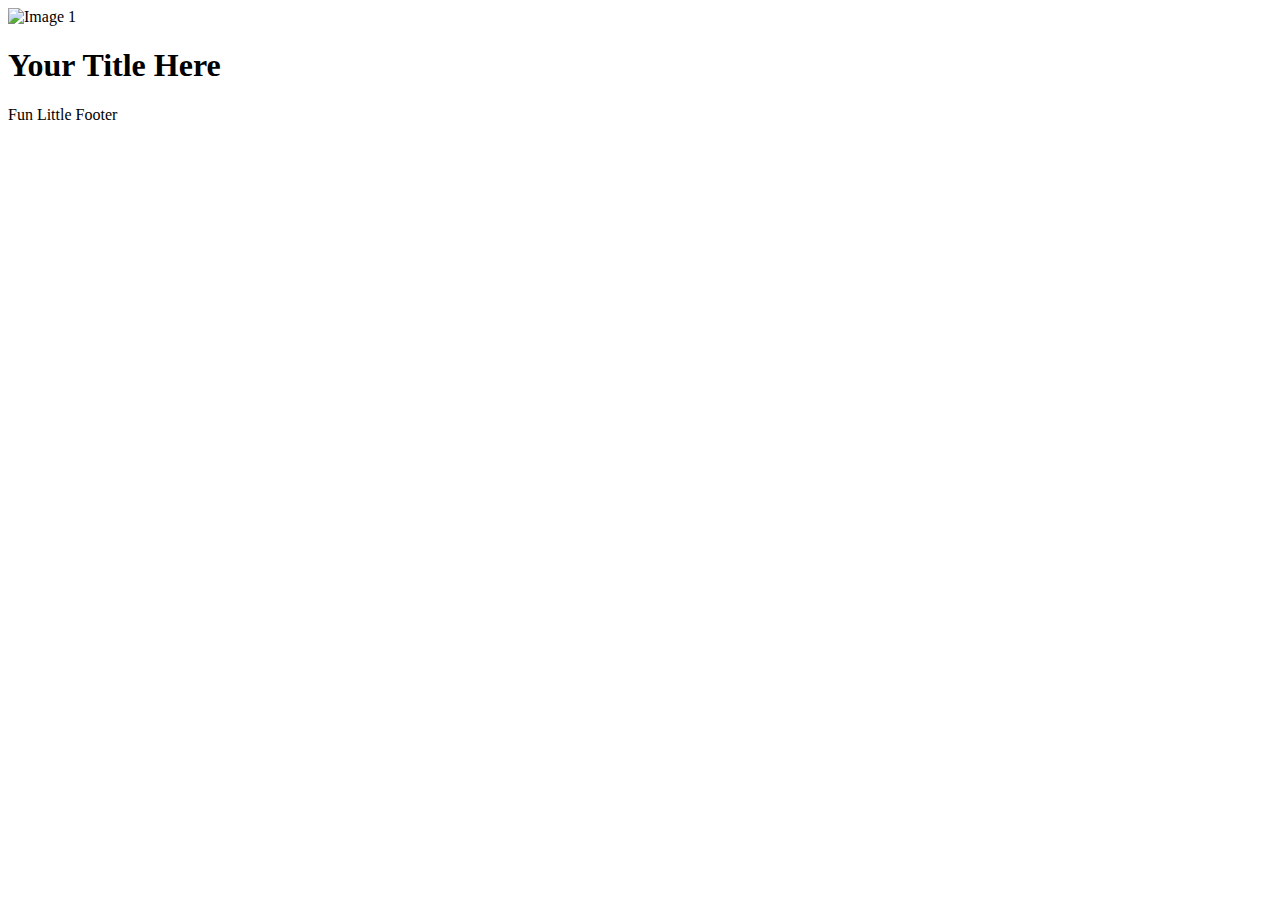
==== index.html @ 691da5a6 "feat: create index" ====
<!DOCTYPE html>
<html lang="en">

<head>
    <meta charset="UTF-8">
    <meta name="viewport" content="width=device-width, initial-scale=1.0">
    <title>Wasabinet</title>
</head>

<body class="bg-gray-200">
    <!-- Carousel -->
    <div class="relative">
        <div class="carousel">
            <img class="object-cover w-full h-64" src="path_to_your_image_1.jpg" alt="Image 1">
            <img class="object-cover w-full h-64" src="path_to_your_image_2.jpg" alt="Image 2">
            <!-- Add more images as needed -->
        </div>
        <div class="absolute top-0 left-0 w-full h-full flex items-center justify-center">
            <h1 class="text-4xl text-white">Your Title Here</h1>
        </div>
    </div>

    <!-- Bento Grid -->
    <div class="grid grid-cols-1 sm:grid-cols-2 md:grid-cols-3 gap-4 p-4">
        <div class="card bg-white p-4 rounded shadow">
            <!-- Card Content Here -->
        </div>
        <!-- Add more cards as needed -->
    </div>

    <!-- Footer -->
    <footer class="bg-blue-500 text-white text-center p-4">
        <p>Fun Little Footer</p>
        </div>
</body>
<script>
    let carouselImages = Array.from(document.querySelector('.carousel').children);
    let currentIndex = 0;

    function updateCarousel() {
        carouselImages.forEach((img, index) => {
            img.style.display = index === currentIndex ? 'block' : 'none';
        });

        currentIndex = (currentIndex + 1) % carouselImages.length;
    }

    setInterval(updateCarousel, 2000); // Change image every 2 seconds
    updateCarousel(); // Initial update
</script>
</html>
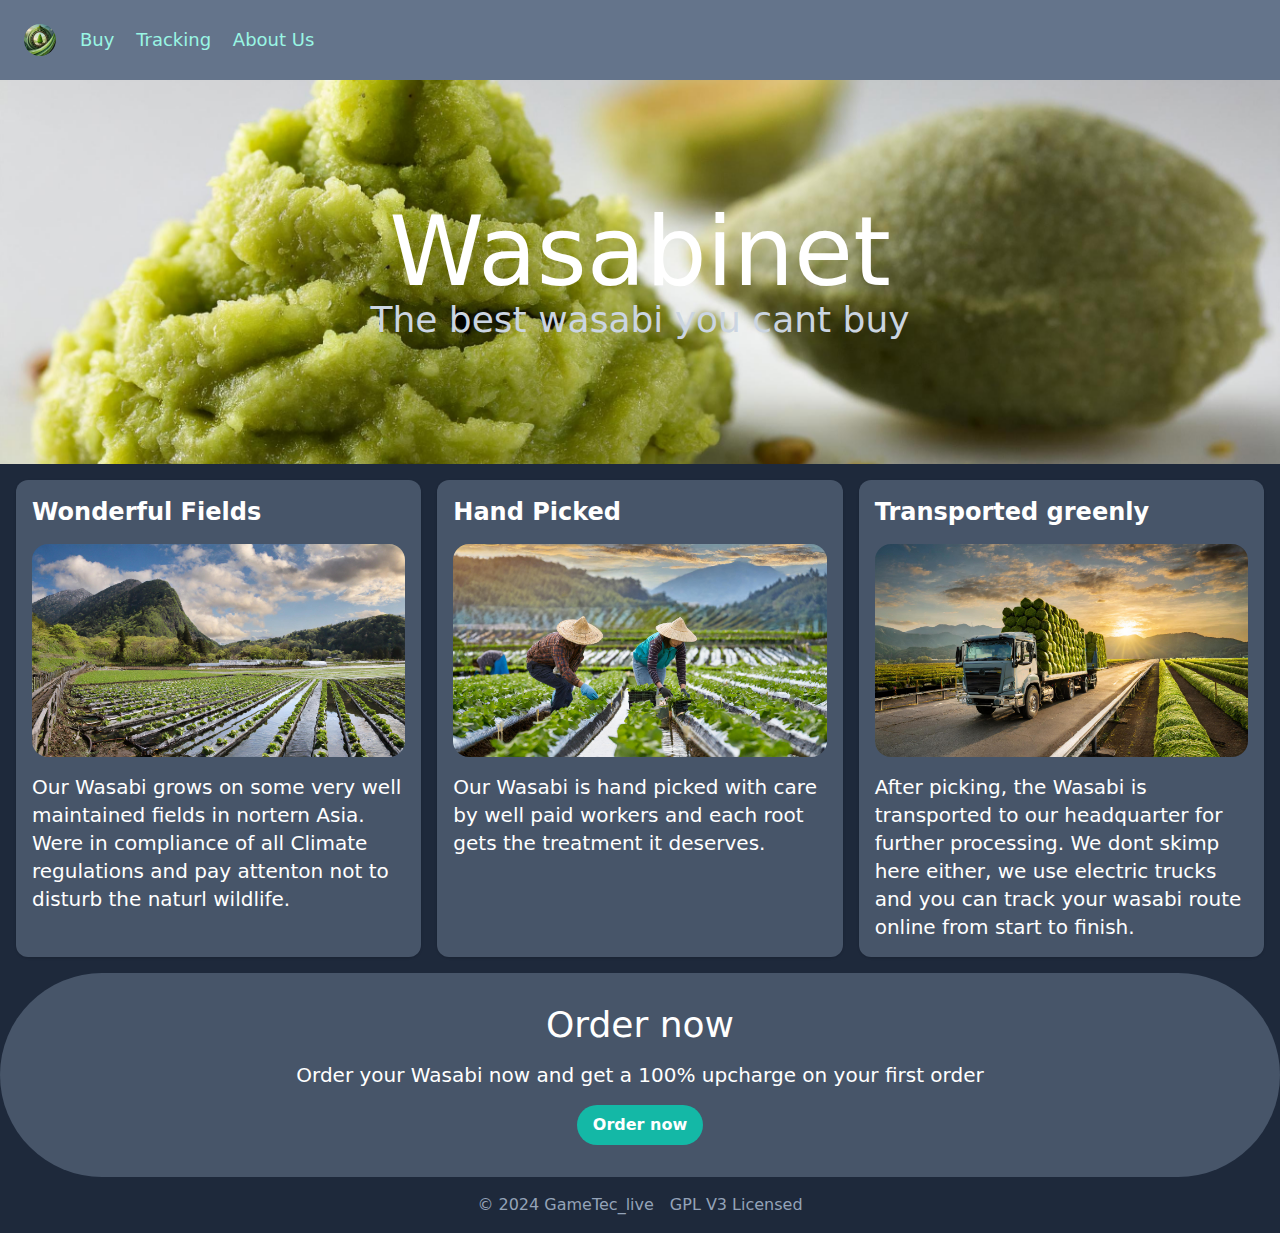
==== commit a7234803: "fix: image paths" ====
--- a/index.html
+++ b/index.html
@@ -5,47 +5,95 @@
     <meta charset="UTF-8">
     <meta name="viewport" content="width=device-width, initial-scale=1.0">
     <title>Wasabinet</title>
+    <link rel="stylesheet" href="style.css">
+    <link rel="icon" href="images/logo.jpg" type="image/x-icon">
 </head>
 
-<body class="bg-gray-200">
-    <!-- Carousel -->
+<body class="bg-slate-800 text-white">
+    <nav class="flex items-center justify-between flex-wrap bg-slate-500 p-6">
+        <div class="flex items-center flex-shrink-0 text-white mr-6">
+            <a href="/">
+                <img class="h-8 w-8 rounded-full" src="/images/logo.jpg" alt="Logo">
+            </a>
+        </div>
+        <div class="w-full block flex-grow lg:flex lg:items-center lg:w-auto">
+            <div class="text-lg lg:flex-grow">
+                <a href="buy.html" class="block mt-4 lg:inline-block lg:mt-0 text-teal-200 hover:text-white mr-4">
+                    Buy
+                </a>
+                <a href="track.html" class="block mt-4 lg:inline-block lg:mt-0 text-teal-200 hover:text-white mr-4">
+                    Tracking
+                </a>
+                <a href="about-us.html" class="block mt-4 lg:inline-block lg:mt-0 text-teal-200 hover:text-white">
+                    About Us
+                </a>
+            </div>
+        </div>
+    </nav>
     <div class="relative">
-        <div class="carousel">
-            <img class="object-cover w-full h-64" src="path_to_your_image_1.jpg" alt="Image 1">
-            <img class="object-cover w-full h-64" src="path_to_your_image_2.jpg" alt="Image 2">
-            <!-- Add more images as needed -->
+        <div class="carousel relative h-96">
+            <img class="transition duration-1000 opacity-0 absolute object-cover w-full h-full" src="images/wasabi1.jpg" alt="wasabi1">
+            <img class="transition duration-1000 opacity-0 absolute object-cover w-full h-full" src="images/wasabi2.jpg" alt="wasabi2">
+            <img class="transition duration-1000 opacity-0 absolute object-cover w-full h-full" src="images/wasabi3.jpg" alt="wasabi3">
+            <img class="transition duration-1000 opacity-0 absolute object-cover w-full h-full" src="images/wasabi4.jpg" alt="wasabi4">
         </div>
-        <div class="absolute top-0 left-0 w-full h-full flex items-center justify-center">
-            <h1 class="text-4xl text-white">Your Title Here</h1>
+        <div class="absolute top-0 left-0 w-full h-full flex flex-col items-center justify-center">
+            <h1 class="text-4xl md:text-8xl">Wasabinet</h1>
+            <h2 class="text-2xl text-slate-300 md:text-4xl">The best wasabi you cant buy</h2>
         </div>
     </div>
 
-    <!-- Bento Grid -->
     <div class="grid grid-cols-1 sm:grid-cols-2 md:grid-cols-3 gap-4 p-4">
-        <div class="card bg-white p-4 rounded shadow">
-            <!-- Card Content Here -->
+        <div class="card">
+            <h2 class="text-2xl font-bold text-white mb-4">Wonderful Fields</h2>
+            <img class="rounded-2xl mb-4" src="images/wasabi-field.jpg" alt="Image Description">
+            <p class="text-white text-xl">Our Wasabi grows on some very well maintained fields in nortern Asia. Were in compliance of all Climate regulations and pay attenton not to disturb the naturl wildlife.</p>
         </div>
-        <!-- Add more cards as needed -->
+        <div class="card">
+            <h2 class="text-2xl font-bold text-white mb-4">Hand Picked</h2>
+            <img class="rounded-2xl mb-4" src="images/wasabi-farmers.jpg" alt="Image Description">
+            <p class="text-white text-xl">Our Wasabi is hand picked with care by well paid workers and each root gets the treatment it deserves.</p>
+        </div>
+        <div class="card">
+            <h2 class="text-2xl font-bold text-white mb-4">Transported greenly</h2>
+            <img class="rounded-2xl mb-4" src="images/wasabi-truck.jpg" alt="Image Description">
+            <p class="text-white text-xl">After picking, the Wasabi is transported to our headquarter for further processing. We dont skimp here either, we use electric trucks and you can track your wasabi route online from start to finish.</p>
+        </div>
     </div>
 
-    <!-- Footer -->
-    <footer class="bg-blue-500 text-white text-center p-4">
-        <p>Fun Little Footer</p>
+    <div class="bg-slate-600 p-8 rounded-full">
+        <h2 class="text-4xl text-center text-white mb-4">Order now</h2>
+        <p class="text-center text-white text-xl">Order your Wasabi now and get a 100% upcharge on your first order</p>
+        <div class="flex justify-center mt-4">
+            <a href="buy" class="bg-teal-500 hover:bg-teal-700 text-white font-bold py-2 px-4 rounded-full">Order now</a>
         </div>
+    </div>
+
+    <footer class="text-center text-slate-400 py-4 flex justify-center px-8 space-x-4">
+        <p>© 2024 GameTec_live</p>
+        <a href="https://www.gnu.org/licenses/gpl-3.0.en.html" class="text-slate-400">GPL V3 Licensed</a>
+    </footer>
 </body>
+
 <script>
     let carouselImages = Array.from(document.querySelector('.carousel').children);
     let currentIndex = 0;
 
     function updateCarousel() {
         carouselImages.forEach((img, index) => {
-            img.style.display = index === currentIndex ? 'block' : 'none';
+            if (index === currentIndex) {
+                img.classList.remove('opacity-0');
+                img.classList.add('opacity-100');
+            } else {
+                img.classList.remove('opacity-100');
+                img.classList.add('opacity-0');
+            }
         });
 
         currentIndex = (currentIndex + 1) % carouselImages.length;
     }
 
-    setInterval(updateCarousel, 2000); // Change image every 2 seconds
+    setInterval(updateCarousel, 4000); // Change image every 4 seconds
     updateCarousel(); // Initial update
 </script>
 </html>--- a/style.css
+++ b/style.css
@@ -0,0 +1,2753 @@
+/*
+! tailwindcss v3.4.1 | MIT License | https://tailwindcss.com
+*/
+
+/*
+1. Prevent padding and border from affecting element width. (https://github.com/mozdevs/cssremedy/issues/4)
+2. Allow adding a border to an element by just adding a border-width. (https://github.com/tailwindcss/tailwindcss/pull/116)
+*/
+
+*,
+::before,
+::after {
+  box-sizing: border-box;
+  /* 1 */
+  border-width: 0;
+  /* 2 */
+  border-style: solid;
+  /* 2 */
+  border-color: #e5e7eb;
+  /* 2 */
+}
+
+::before,
+::after {
+  --tw-content: '';
+}
+
+/*
+1. Use a consistent sensible line-height in all browsers.
+2. Prevent adjustments of font size after orientation changes in iOS.
+3. Use a more readable tab size.
+4. Use the user's configured `sans` font-family by default.
+5. Use the user's configured `sans` font-feature-settings by default.
+6. Use the user's configured `sans` font-variation-settings by default.
+7. Disable tap highlights on iOS
+*/
+
+html,
+:host {
+  line-height: 1.5;
+  /* 1 */
+  -webkit-text-size-adjust: 100%;
+  /* 2 */
+  -moz-tab-size: 4;
+  /* 3 */
+  -o-tab-size: 4;
+     tab-size: 4;
+  /* 3 */
+  font-family: ui-sans-serif, system-ui, sans-serif, "Apple Color Emoji", "Segoe UI Emoji", "Segoe UI Symbol", "Noto Color Emoji";
+  /* 4 */
+  font-feature-settings: normal;
+  /* 5 */
+  font-variation-settings: normal;
+  /* 6 */
+  -webkit-tap-highlight-color: transparent;
+  /* 7 */
+}
+
+/*
+1. Remove the margin in all browsers.
+2. Inherit line-height from `html` so users can set them as a class directly on the `html` element.
+*/
+
+body {
+  margin: 0;
+  /* 1 */
+  line-height: inherit;
+  /* 2 */
+}
+
+/*
+1. Add the correct height in Firefox.
+2. Correct the inheritance of border color in Firefox. (https://bugzilla.mozilla.org/show_bug.cgi?id=190655)
+3. Ensure horizontal rules are visible by default.
+*/
+
+hr {
+  height: 0;
+  /* 1 */
+  color: inherit;
+  /* 2 */
+  border-top-width: 1px;
+  /* 3 */
+}
+
+/*
+Add the correct text decoration in Chrome, Edge, and Safari.
+*/
+
+abbr:where([title]) {
+  -webkit-text-decoration: underline dotted;
+          text-decoration: underline dotted;
+}
+
+/*
+Remove the default font size and weight for headings.
+*/
+
+h1,
+h2,
+h3,
+h4,
+h5,
+h6 {
+  font-size: inherit;
+  font-weight: inherit;
+}
+
+/*
+Reset links to optimize for opt-in styling instead of opt-out.
+*/
+
+a {
+  color: inherit;
+  text-decoration: inherit;
+}
+
+/*
+Add the correct font weight in Edge and Safari.
+*/
+
+b,
+strong {
+  font-weight: bolder;
+}
+
+/*
+1. Use the user's configured `mono` font-family by default.
+2. Use the user's configured `mono` font-feature-settings by default.
+3. Use the user's configured `mono` font-variation-settings by default.
+4. Correct the odd `em` font sizing in all browsers.
+*/
+
+code,
+kbd,
+samp,
+pre {
+  font-family: ui-monospace, SFMono-Regular, Menlo, Monaco, Consolas, "Liberation Mono", "Courier New", monospace;
+  /* 1 */
+  font-feature-settings: normal;
+  /* 2 */
+  font-variation-settings: normal;
+  /* 3 */
+  font-size: 1em;
+  /* 4 */
+}
+
+/*
+Add the correct font size in all browsers.
+*/
+
+small {
+  font-size: 80%;
+}
+
+/*
+Prevent `sub` and `sup` elements from affecting the line height in all browsers.
+*/
+
+sub,
+sup {
+  font-size: 75%;
+  line-height: 0;
+  position: relative;
+  vertical-align: baseline;
+}
+
+sub {
+  bottom: -0.25em;
+}
+
+sup {
+  top: -0.5em;
+}
+
+/*
+1. Remove text indentation from table contents in Chrome and Safari. (https://bugs.chromium.org/p/chromium/issues/detail?id=999088, https://bugs.webkit.org/show_bug.cgi?id=201297)
+2. Correct table border color inheritance in all Chrome and Safari. (https://bugs.chromium.org/p/chromium/issues/detail?id=935729, https://bugs.webkit.org/show_bug.cgi?id=195016)
+3. Remove gaps between table borders by default.
+*/
+
+table {
+  text-indent: 0;
+  /* 1 */
+  border-color: inherit;
+  /* 2 */
+  border-collapse: collapse;
+  /* 3 */
+}
+
+/*
+1. Change the font styles in all browsers.
+2. Remove the margin in Firefox and Safari.
+3. Remove default padding in all browsers.
+*/
+
+button,
+input,
+optgroup,
+select,
+textarea {
+  font-family: inherit;
+  /* 1 */
+  font-feature-settings: inherit;
+  /* 1 */
+  font-variation-settings: inherit;
+  /* 1 */
+  font-size: 100%;
+  /* 1 */
+  font-weight: inherit;
+  /* 1 */
+  line-height: inherit;
+  /* 1 */
+  color: inherit;
+  /* 1 */
+  margin: 0;
+  /* 2 */
+  padding: 0;
+  /* 3 */
+}
+
+/*
+Remove the inheritance of text transform in Edge and Firefox.
+*/
+
+button,
+select {
+  text-transform: none;
+}
+
+/*
+1. Correct the inability to style clickable types in iOS and Safari.
+2. Remove default button styles.
+*/
+
+button,
+[type='button'],
+[type='reset'],
+[type='submit'] {
+  -webkit-appearance: button;
+  /* 1 */
+  background-color: transparent;
+  /* 2 */
+  background-image: none;
+  /* 2 */
+}
+
+/*
+Use the modern Firefox focus style for all focusable elements.
+*/
+
+:-moz-focusring {
+  outline: auto;
+}
+
+/*
+Remove the additional `:invalid` styles in Firefox. (https://github.com/mozilla/gecko-dev/blob/2f9eacd9d3d995c937b4251a5557d95d494c9be1/layout/style/res/forms.css#L728-L737)
+*/
+
+:-moz-ui-invalid {
+  box-shadow: none;
+}
+
+/*
+Add the correct vertical alignment in Chrome and Firefox.
+*/
+
+progress {
+  vertical-align: baseline;
+}
+
+/*
+Correct the cursor style of increment and decrement buttons in Safari.
+*/
+
+::-webkit-inner-spin-button,
+::-webkit-outer-spin-button {
+  height: auto;
+}
+
+/*
+1. Correct the odd appearance in Chrome and Safari.
+2. Correct the outline style in Safari.
+*/
+
+[type='search'] {
+  -webkit-appearance: textfield;
+  /* 1 */
+  outline-offset: -2px;
+  /* 2 */
+}
+
+/*
+Remove the inner padding in Chrome and Safari on macOS.
+*/
+
+::-webkit-search-decoration {
+  -webkit-appearance: none;
+}
+
+/*
+1. Correct the inability to style clickable types in iOS and Safari.
+2. Change font properties to `inherit` in Safari.
+*/
+
+::-webkit-file-upload-button {
+  -webkit-appearance: button;
+  /* 1 */
+  font: inherit;
+  /* 2 */
+}
+
+/*
+Add the correct display in Chrome and Safari.
+*/
+
+summary {
+  display: list-item;
+}
+
+/*
+Removes the default spacing and border for appropriate elements.
+*/
+
+blockquote,
+dl,
+dd,
+h1,
+h2,
+h3,
+h4,
+h5,
+h6,
+hr,
+figure,
+p,
+pre {
+  margin: 0;
+}
+
+fieldset {
+  margin: 0;
+  padding: 0;
+}
+
+legend {
+  padding: 0;
+}
+
+ol,
+ul,
+menu {
+  list-style: none;
+  margin: 0;
+  padding: 0;
+}
+
+/*
+Reset default styling for dialogs.
+*/
+
+dialog {
+  padding: 0;
+}
+
+/*
+Prevent resizing textareas horizontally by default.
+*/
+
+textarea {
+  resize: vertical;
+}
+
+/*
+1. Reset the default placeholder opacity in Firefox. (https://github.com/tailwindlabs/tailwindcss/issues/3300)
+2. Set the default placeholder color to the user's configured gray 400 color.
+*/
+
+input::-moz-placeholder, textarea::-moz-placeholder {
+  opacity: 1;
+  /* 1 */
+  color: #9ca3af;
+  /* 2 */
+}
+
+input::placeholder,
+textarea::placeholder {
+  opacity: 1;
+  /* 1 */
+  color: #9ca3af;
+  /* 2 */
+}
+
+/*
+Set the default cursor for buttons.
+*/
+
+button,
+[role="button"] {
+  cursor: pointer;
+}
+
+/*
+Make sure disabled buttons don't get the pointer cursor.
+*/
+
+:disabled {
+  cursor: default;
+}
+
+/*
+1. Make replaced elements `display: block` by default. (https://github.com/mozdevs/cssremedy/issues/14)
+2. Add `vertical-align: middle` to align replaced elements more sensibly by default. (https://github.com/jensimmons/cssremedy/issues/14#issuecomment-634934210)
+   This can trigger a poorly considered lint error in some tools but is included by design.
+*/
+
+img,
+svg,
+video,
+canvas,
+audio,
+iframe,
+embed,
+object {
+  display: block;
+  /* 1 */
+  vertical-align: middle;
+  /* 2 */
+}
+
+/*
+Constrain images and videos to the parent width and preserve their intrinsic aspect ratio. (https://github.com/mozdevs/cssremedy/issues/14)
+*/
+
+img,
+video {
+  max-width: 100%;
+  height: auto;
+}
+
+/* Make elements with the HTML hidden attribute stay hidden by default */
+
+[hidden] {
+  display: none;
+}
+
+*, ::before, ::after {
+  --tw-border-spacing-x: 0;
+  --tw-border-spacing-y: 0;
+  --tw-translate-x: 0;
+  --tw-translate-y: 0;
+  --tw-rotate: 0;
+  --tw-skew-x: 0;
+  --tw-skew-y: 0;
+  --tw-scale-x: 1;
+  --tw-scale-y: 1;
+  --tw-pan-x:  ;
+  --tw-pan-y:  ;
+  --tw-pinch-zoom:  ;
+  --tw-scroll-snap-strictness: proximity;
+  --tw-gradient-from-position:  ;
+  --tw-gradient-via-position:  ;
+  --tw-gradient-to-position:  ;
+  --tw-ordinal:  ;
+  --tw-slashed-zero:  ;
+  --tw-numeric-figure:  ;
+  --tw-numeric-spacing:  ;
+  --tw-numeric-fraction:  ;
+  --tw-ring-inset:  ;
+  --tw-ring-offset-width: 0px;
+  --tw-ring-offset-color: #fff;
+  --tw-ring-color: rgb(59 130 246 / 0.5);
+  --tw-ring-offset-shadow: 0 0 #0000;
+  --tw-ring-shadow: 0 0 #0000;
+  --tw-shadow: 0 0 #0000;
+  --tw-shadow-colored: 0 0 #0000;
+  --tw-blur:  ;
+  --tw-brightness:  ;
+  --tw-contrast:  ;
+  --tw-grayscale:  ;
+  --tw-hue-rotate:  ;
+  --tw-invert:  ;
+  --tw-saturate:  ;
+  --tw-sepia:  ;
+  --tw-drop-shadow:  ;
+  --tw-backdrop-blur:  ;
+  --tw-backdrop-brightness:  ;
+  --tw-backdrop-contrast:  ;
+  --tw-backdrop-grayscale:  ;
+  --tw-backdrop-hue-rotate:  ;
+  --tw-backdrop-invert:  ;
+  --tw-backdrop-opacity:  ;
+  --tw-backdrop-saturate:  ;
+  --tw-backdrop-sepia:  ;
+}
+
+::backdrop {
+  --tw-border-spacing-x: 0;
+  --tw-border-spacing-y: 0;
+  --tw-translate-x: 0;
+  --tw-translate-y: 0;
+  --tw-rotate: 0;
+  --tw-skew-x: 0;
+  --tw-skew-y: 0;
+  --tw-scale-x: 1;
+  --tw-scale-y: 1;
+  --tw-pan-x:  ;
+  --tw-pan-y:  ;
+  --tw-pinch-zoom:  ;
+  --tw-scroll-snap-strictness: proximity;
+  --tw-gradient-from-position:  ;
+  --tw-gradient-via-position:  ;
+  --tw-gradient-to-position:  ;
+  --tw-ordinal:  ;
+  --tw-slashed-zero:  ;
+  --tw-numeric-figure:  ;
+  --tw-numeric-spacing:  ;
+  --tw-numeric-fraction:  ;
+  --tw-ring-inset:  ;
+  --tw-ring-offset-width: 0px;
+  --tw-ring-offset-color: #fff;
+  --tw-ring-color: rgb(59 130 246 / 0.5);
+  --tw-ring-offset-shadow: 0 0 #0000;
+  --tw-ring-shadow: 0 0 #0000;
+  --tw-shadow: 0 0 #0000;
+  --tw-shadow-colored: 0 0 #0000;
+  --tw-blur:  ;
+  --tw-brightness:  ;
+  --tw-contrast:  ;
+  --tw-grayscale:  ;
+  --tw-hue-rotate:  ;
+  --tw-invert:  ;
+  --tw-saturate:  ;
+  --tw-sepia:  ;
+  --tw-drop-shadow:  ;
+  --tw-backdrop-blur:  ;
+  --tw-backdrop-brightness:  ;
+  --tw-backdrop-contrast:  ;
+  --tw-backdrop-grayscale:  ;
+  --tw-backdrop-hue-rotate:  ;
+  --tw-backdrop-invert:  ;
+  --tw-backdrop-opacity:  ;
+  --tw-backdrop-saturate:  ;
+  --tw-backdrop-sepia:  ;
+}
+
+.container {
+  width: 100%;
+}
+
+@media (min-width: 640px) {
+  .container {
+    max-width: 640px;
+  }
+}
+
+@media (min-width: 768px) {
+  .container {
+    max-width: 768px;
+  }
+}
+
+@media (min-width: 1024px) {
+  .container {
+    max-width: 1024px;
+  }
+}
+
+@media (min-width: 1280px) {
+  .container {
+    max-width: 1280px;
+  }
+}
+
+@media (min-width: 1536px) {
+  .container {
+    max-width: 1536px;
+  }
+}
+
+.card {
+  border-radius: 0.75rem;
+  --tw-bg-opacity: 1;
+  background-color: rgb(71 85 105 / var(--tw-bg-opacity));
+  padding: 1rem;
+  --tw-shadow: 0 1px 3px 0 rgb(0 0 0 / 0.1), 0 1px 2px -1px rgb(0 0 0 / 0.1);
+  --tw-shadow-colored: 0 1px 3px 0 var(--tw-shadow-color), 0 1px 2px -1px var(--tw-shadow-color);
+  box-shadow: var(--tw-ring-offset-shadow, 0 0 #0000), var(--tw-ring-shadow, 0 0 #0000), var(--tw-shadow);
+}
+
+.sr-only {
+  position: absolute;
+  width: 1px;
+  height: 1px;
+  padding: 0;
+  margin: -1px;
+  overflow: hidden;
+  clip: rect(0, 0, 0, 0);
+  white-space: nowrap;
+  border-width: 0;
+}
+
+.not-sr-only {
+  position: static;
+  width: auto;
+  height: auto;
+  padding: 0;
+  margin: 0;
+  overflow: visible;
+  clip: auto;
+  white-space: normal;
+}
+
+.pointer-events-none {
+  pointer-events: none;
+}
+
+.pointer-events-auto {
+  pointer-events: auto;
+}
+
+.\!visible {
+  visibility: visible !important;
+}
+
+.visible {
+  visibility: visible;
+}
+
+.invisible {
+  visibility: hidden;
+}
+
+.collapse {
+  visibility: collapse;
+}
+
+.static {
+  position: static;
+}
+
+.fixed {
+  position: fixed;
+}
+
+.absolute {
+  position: absolute;
+}
+
+.relative {
+  position: relative;
+}
+
+.sticky {
+  position: sticky;
+}
+
+.-inset-1 {
+  inset: -0.25rem;
+}
+
+.inset-0 {
+  inset: 0px;
+}
+
+.end-1 {
+  inset-inline-end: 0.25rem;
+}
+
+.left-0 {
+  left: 0px;
+}
+
+.top-0 {
+  top: 0px;
+}
+
+.isolate {
+  isolation: isolate;
+}
+
+.isolation-auto {
+  isolation: auto;
+}
+
+.row-span-3 {
+  grid-row: span 3 / span 3;
+}
+
+.float-start {
+  float: inline-start;
+}
+
+.float-end {
+  float: inline-end;
+}
+
+.float-right {
+  float: right;
+}
+
+.float-left {
+  float: left;
+}
+
+.float-none {
+  float: none;
+}
+
+.clear-start {
+  clear: inline-start;
+}
+
+.clear-end {
+  clear: inline-end;
+}
+
+.clear-left {
+  clear: left;
+}
+
+.clear-right {
+  clear: right;
+}
+
+.clear-both {
+  clear: both;
+}
+
+.clear-none {
+  clear: none;
+}
+
+.m-16 {
+  margin: 4rem;
+}
+
+.m-8 {
+  margin: 2rem;
+}
+
+.mb-4 {
+  margin-bottom: 1rem;
+}
+
+.mr-4 {
+  margin-right: 1rem;
+}
+
+.mr-6 {
+  margin-right: 1.5rem;
+}
+
+.mt-2 {
+  margin-top: 0.5rem;
+}
+
+.mt-4 {
+  margin-top: 1rem;
+}
+
+.mb-8 {
+  margin-bottom: 2rem;
+}
+
+.box-border {
+  box-sizing: border-box;
+}
+
+.box-content {
+  box-sizing: content-box;
+}
+
+.line-clamp-none {
+  overflow: visible;
+  display: block;
+  -webkit-box-orient: horizontal;
+  -webkit-line-clamp: none;
+}
+
+.block {
+  display: block;
+}
+
+.inline-block {
+  display: inline-block;
+}
+
+.inline {
+  display: inline;
+}
+
+.flex {
+  display: flex;
+}
+
+.inline-flex {
+  display: inline-flex;
+}
+
+.table {
+  display: table;
+}
+
+.inline-table {
+  display: inline-table;
+}
+
+.table-caption {
+  display: table-caption;
+}
+
+.table-cell {
+  display: table-cell;
+}
+
+.table-column {
+  display: table-column;
+}
+
+.table-column-group {
+  display: table-column-group;
+}
+
+.table-footer-group {
+  display: table-footer-group;
+}
+
+.table-header-group {
+  display: table-header-group;
+}
+
+.table-row-group {
+  display: table-row-group;
+}
+
+.table-row {
+  display: table-row;
+}
+
+.flow-root {
+  display: flow-root;
+}
+
+.grid {
+  display: grid;
+}
+
+.inline-grid {
+  display: inline-grid;
+}
+
+.\!contents {
+  display: contents !important;
+}
+
+.contents {
+  display: contents;
+}
+
+.list-item {
+  display: list-item;
+}
+
+.hidden {
+  display: none;
+}
+
+.h-8 {
+  height: 2rem;
+}
+
+.h-96 {
+  height: 24rem;
+}
+
+.h-full {
+  height: 100%;
+}
+
+.h-60 {
+  height: 15rem;
+}
+
+.h-64 {
+  height: 16rem;
+}
+
+.w-8 {
+  width: 2rem;
+}
+
+.w-\[this-is\\\\\] {
+  width: this-is\\;
+}
+
+.w-\[this-is\] {
+  width: this-is;
+}
+
+.w-\[weird-and-invalid\] {
+  width: weird-and-invalid;
+}
+
+.w-full {
+  width: 100%;
+}
+
+.flex-shrink {
+  flex-shrink: 1;
+}
+
+.flex-shrink-0 {
+  flex-shrink: 0;
+}
+
+.shrink {
+  flex-shrink: 1;
+}
+
+.flex-grow {
+  flex-grow: 1;
+}
+
+.grow {
+  flex-grow: 1;
+}
+
+.table-auto {
+  table-layout: auto;
+}
+
+.table-fixed {
+  table-layout: fixed;
+}
+
+.caption-top {
+  caption-side: top;
+}
+
+.caption-bottom {
+  caption-side: bottom;
+}
+
+.border-collapse {
+  border-collapse: collapse;
+}
+
+.border-separate {
+  border-collapse: separate;
+}
+
+.\!transform {
+  transform: translate(var(--tw-translate-x), var(--tw-translate-y)) rotate(var(--tw-rotate)) skewX(var(--tw-skew-x)) skewY(var(--tw-skew-y)) scaleX(var(--tw-scale-x)) scaleY(var(--tw-scale-y)) !important;
+}
+
+.transform {
+  transform: translate(var(--tw-translate-x), var(--tw-translate-y)) rotate(var(--tw-rotate)) skewX(var(--tw-skew-x)) skewY(var(--tw-skew-y)) scaleX(var(--tw-scale-x)) scaleY(var(--tw-scale-y));
+}
+
+.transform-cpu {
+  transform: translate(var(--tw-translate-x), var(--tw-translate-y)) rotate(var(--tw-rotate)) skewX(var(--tw-skew-x)) skewY(var(--tw-skew-y)) scaleX(var(--tw-scale-x)) scaleY(var(--tw-scale-y));
+}
+
+.transform-gpu {
+  transform: translate3d(var(--tw-translate-x), var(--tw-translate-y), 0) rotate(var(--tw-rotate)) skewX(var(--tw-skew-x)) skewY(var(--tw-skew-y)) scaleX(var(--tw-scale-x)) scaleY(var(--tw-scale-y));
+}
+
+.transform-none {
+  transform: none;
+}
+
+.touch-auto {
+  touch-action: auto;
+}
+
+.touch-none {
+  touch-action: none;
+}
+
+.touch-pan-x {
+  --tw-pan-x: pan-x;
+  touch-action: var(--tw-pan-x) var(--tw-pan-y) var(--tw-pinch-zoom);
+}
+
+.touch-pan-left {
+  --tw-pan-x: pan-left;
+  touch-action: var(--tw-pan-x) var(--tw-pan-y) var(--tw-pinch-zoom);
+}
+
+.touch-pan-right {
+  --tw-pan-x: pan-right;
+  touch-action: var(--tw-pan-x) var(--tw-pan-y) var(--tw-pinch-zoom);
+}
+
+.touch-pan-y {
+  --tw-pan-y: pan-y;
+  touch-action: var(--tw-pan-x) var(--tw-pan-y) var(--tw-pinch-zoom);
+}
+
+.touch-pan-up {
+  --tw-pan-y: pan-up;
+  touch-action: var(--tw-pan-x) var(--tw-pan-y) var(--tw-pinch-zoom);
+}
+
+.touch-pan-down {
+  --tw-pan-y: pan-down;
+  touch-action: var(--tw-pan-x) var(--tw-pan-y) var(--tw-pinch-zoom);
+}
+
+.touch-pinch-zoom {
+  --tw-pinch-zoom: pinch-zoom;
+  touch-action: var(--tw-pan-x) var(--tw-pan-y) var(--tw-pinch-zoom);
+}
+
+.touch-manipulation {
+  touch-action: manipulation;
+}
+
+.select-none {
+  -webkit-user-select: none;
+     -moz-user-select: none;
+          user-select: none;
+}
+
+.select-text {
+  -webkit-user-select: text;
+     -moz-user-select: text;
+          user-select: text;
+}
+
+.select-all {
+  -webkit-user-select: all;
+     -moz-user-select: all;
+          user-select: all;
+}
+
+.select-auto {
+  -webkit-user-select: auto;
+     -moz-user-select: auto;
+          user-select: auto;
+}
+
+.resize-none {
+  resize: none;
+}
+
+.resize-y {
+  resize: vertical;
+}
+
+.resize-x {
+  resize: horizontal;
+}
+
+.resize {
+  resize: both;
+}
+
+.snap-none {
+  scroll-snap-type: none;
+}
+
+.snap-x {
+  scroll-snap-type: x var(--tw-scroll-snap-strictness);
+}
+
+.snap-y {
+  scroll-snap-type: y var(--tw-scroll-snap-strictness);
+}
+
+.snap-both {
+  scroll-snap-type: both var(--tw-scroll-snap-strictness);
+}
+
+.snap-mandatory {
+  --tw-scroll-snap-strictness: mandatory;
+}
+
+.snap-proximity {
+  --tw-scroll-snap-strictness: proximity;
+}
+
+.snap-start {
+  scroll-snap-align: start;
+}
+
+.snap-end {
+  scroll-snap-align: end;
+}
+
+.snap-center {
+  scroll-snap-align: center;
+}
+
+.snap-align-none {
+  scroll-snap-align: none;
+}
+
+.snap-normal {
+  scroll-snap-stop: normal;
+}
+
+.snap-always {
+  scroll-snap-stop: always;
+}
+
+.list-inside {
+  list-style-position: inside;
+}
+
+.list-outside {
+  list-style-position: outside;
+}
+
+.appearance-none {
+  -webkit-appearance: none;
+     -moz-appearance: none;
+          appearance: none;
+}
+
+.appearance-auto {
+  -webkit-appearance: auto;
+     -moz-appearance: auto;
+          appearance: auto;
+}
+
+.break-before-auto {
+  -moz-column-break-before: auto;
+       break-before: auto;
+}
+
+.break-before-avoid {
+  -moz-column-break-before: avoid;
+       break-before: avoid;
+}
+
+.break-before-all {
+  -moz-column-break-before: all;
+       break-before: all;
+}
+
+.break-before-avoid-page {
+  -moz-column-break-before: avoid;
+       break-before: avoid-page;
+}
+
+.break-before-page {
+  -moz-column-break-before: page;
+       break-before: page;
+}
+
+.break-before-left {
+  -moz-column-break-before: left;
+       break-before: left;
+}
+
+.break-before-right {
+  -moz-column-break-before: right;
+       break-before: right;
+}
+
+.break-before-column {
+  -moz-column-break-before: column;
+       break-before: column;
+}
+
+.break-inside-auto {
+  -moz-column-break-inside: auto;
+       break-inside: auto;
+}
+
+.break-inside-avoid {
+  -moz-column-break-inside: avoid;
+       break-inside: avoid;
+}
+
+.break-inside-avoid-page {
+  break-inside: avoid-page;
+}
+
+.break-inside-avoid-column {
+  -moz-column-break-inside: avoid;
+       break-inside: avoid-column;
+}
+
+.break-after-auto {
+  -moz-column-break-after: auto;
+       break-after: auto;
+}
+
+.break-after-avoid {
+  -moz-column-break-after: avoid;
+       break-after: avoid;
+}
+
+.break-after-all {
+  -moz-column-break-after: all;
+       break-after: all;
+}
+
+.break-after-avoid-page {
+  -moz-column-break-after: avoid;
+       break-after: avoid-page;
+}
+
+.break-after-page {
+  -moz-column-break-after: page;
+       break-after: page;
+}
+
+.break-after-left {
+  -moz-column-break-after: left;
+       break-after: left;
+}
+
+.break-after-right {
+  -moz-column-break-after: right;
+       break-after: right;
+}
+
+.break-after-column {
+  -moz-column-break-after: column;
+       break-after: column;
+}
+
+.grid-flow-row {
+  grid-auto-flow: row;
+}
+
+.grid-flow-col {
+  grid-auto-flow: column;
+}
+
+.grid-flow-dense {
+  grid-auto-flow: dense;
+}
+
+.grid-flow-row-dense {
+  grid-auto-flow: row dense;
+}
+
+.grid-flow-col-dense {
+  grid-auto-flow: column dense;
+}
+
+.grid-cols-1 {
+  grid-template-columns: repeat(1, minmax(0, 1fr));
+}
+
+.flex-row {
+  flex-direction: row;
+}
+
+.flex-row-reverse {
+  flex-direction: row-reverse;
+}
+
+.flex-col {
+  flex-direction: column;
+}
+
+.flex-col-reverse {
+  flex-direction: column-reverse;
+}
+
+.flex-wrap {
+  flex-wrap: wrap;
+}
+
+.flex-wrap-reverse {
+  flex-wrap: wrap-reverse;
+}
+
+.flex-nowrap {
+  flex-wrap: nowrap;
+}
+
+.place-content-center {
+  place-content: center;
+}
+
+.place-content-start {
+  place-content: start;
+}
+
+.place-content-end {
+  place-content: end;
+}
+
+.place-content-between {
+  place-content: space-between;
+}
+
+.place-content-around {
+  place-content: space-around;
+}
+
+.place-content-evenly {
+  place-content: space-evenly;
+}
+
+.place-content-baseline {
+  place-content: baseline;
+}
+
+.place-content-stretch {
+  place-content: stretch;
+}
+
+.place-items-start {
+  place-items: start;
+}
+
+.place-items-end {
+  place-items: end;
+}
+
+.place-items-center {
+  place-items: center;
+}
+
+.place-items-baseline {
+  place-items: baseline;
+}
+
+.place-items-stretch {
+  place-items: stretch;
+}
+
+.content-normal {
+  align-content: normal;
+}
+
+.content-center {
+  align-content: center;
+}
+
+.content-start {
+  align-content: flex-start;
+}
+
+.content-end {
+  align-content: flex-end;
+}
+
+.content-between {
+  align-content: space-between;
+}
+
+.content-around {
+  align-content: space-around;
+}
+
+.content-evenly {
+  align-content: space-evenly;
+}
+
+.content-baseline {
+  align-content: baseline;
+}
+
+.content-stretch {
+  align-content: stretch;
+}
+
+.items-start {
+  align-items: flex-start;
+}
+
+.items-end {
+  align-items: flex-end;
+}
+
+.items-center {
+  align-items: center;
+}
+
+.items-baseline {
+  align-items: baseline;
+}
+
+.items-stretch {
+  align-items: stretch;
+}
+
+.justify-normal {
+  justify-content: normal;
+}
+
+.justify-start {
+  justify-content: flex-start;
+}
+
+.justify-end {
+  justify-content: flex-end;
+}
+
+.justify-center {
+  justify-content: center;
+}
+
+.justify-between {
+  justify-content: space-between;
+}
+
+.justify-around {
+  justify-content: space-around;
+}
+
+.justify-evenly {
+  justify-content: space-evenly;
+}
+
+.justify-stretch {
+  justify-content: stretch;
+}
+
+.justify-items-start {
+  justify-items: start;
+}
+
+.justify-items-end {
+  justify-items: end;
+}
+
+.justify-items-center {
+  justify-items: center;
+}
+
+.justify-items-stretch {
+  justify-items: stretch;
+}
+
+.gap-4 {
+  gap: 1rem;
+}
+
+.space-x-2 > :not([hidden]) ~ :not([hidden]) {
+  --tw-space-x-reverse: 0;
+  margin-right: calc(0.5rem * var(--tw-space-x-reverse));
+  margin-left: calc(0.5rem * calc(1 - var(--tw-space-x-reverse)));
+}
+
+.space-x-4 > :not([hidden]) ~ :not([hidden]) {
+  --tw-space-x-reverse: 0;
+  margin-right: calc(1rem * var(--tw-space-x-reverse));
+  margin-left: calc(1rem * calc(1 - var(--tw-space-x-reverse)));
+}
+
+.space-y-reverse > :not([hidden]) ~ :not([hidden]) {
+  --tw-space-y-reverse: 1;
+}
+
+.space-x-reverse > :not([hidden]) ~ :not([hidden]) {
+  --tw-space-x-reverse: 1;
+}
+
+.divide-x > :not([hidden]) ~ :not([hidden]) {
+  --tw-divide-x-reverse: 0;
+  border-right-width: calc(1px * var(--tw-divide-x-reverse));
+  border-left-width: calc(1px * calc(1 - var(--tw-divide-x-reverse)));
+}
+
+.divide-y > :not([hidden]) ~ :not([hidden]) {
+  --tw-divide-y-reverse: 0;
+  border-top-width: calc(1px * calc(1 - var(--tw-divide-y-reverse)));
+  border-bottom-width: calc(1px * var(--tw-divide-y-reverse));
+}
+
+.divide-y-reverse > :not([hidden]) ~ :not([hidden]) {
+  --tw-divide-y-reverse: 1;
+}
+
+.divide-x-reverse > :not([hidden]) ~ :not([hidden]) {
+  --tw-divide-x-reverse: 1;
+}
+
+.divide-solid > :not([hidden]) ~ :not([hidden]) {
+  border-style: solid;
+}
+
+.divide-dashed > :not([hidden]) ~ :not([hidden]) {
+  border-style: dashed;
+}
+
+.divide-dotted > :not([hidden]) ~ :not([hidden]) {
+  border-style: dotted;
+}
+
+.divide-double > :not([hidden]) ~ :not([hidden]) {
+  border-style: double;
+}
+
+.divide-none > :not([hidden]) ~ :not([hidden]) {
+  border-style: none;
+}
+
+.place-self-auto {
+  place-self: auto;
+}
+
+.place-self-start {
+  place-self: start;
+}
+
+.place-self-end {
+  place-self: end;
+}
+
+.place-self-center {
+  place-self: center;
+}
+
+.place-self-stretch {
+  place-self: stretch;
+}
+
+.self-auto {
+  align-self: auto;
+}
+
+.self-start {
+  align-self: flex-start;
+}
+
+.self-end {
+  align-self: flex-end;
+}
+
+.self-center {
+  align-self: center;
+}
+
+.self-stretch {
+  align-self: stretch;
+}
+
+.self-baseline {
+  align-self: baseline;
+}
+
+.justify-self-auto {
+  justify-self: auto;
+}
+
+.justify-self-start {
+  justify-self: start;
+}
+
+.justify-self-end {
+  justify-self: end;
+}
+
+.justify-self-center {
+  justify-self: center;
+}
+
+.justify-self-stretch {
+  justify-self: stretch;
+}
+
+.overflow-auto {
+  overflow: auto;
+}
+
+.overflow-hidden {
+  overflow: hidden;
+}
+
+.overflow-clip {
+  overflow: clip;
+}
+
+.overflow-visible {
+  overflow: visible;
+}
+
+.overflow-scroll {
+  overflow: scroll;
+}
+
+.overflow-x-auto {
+  overflow-x: auto;
+}
+
+.overflow-y-auto {
+  overflow-y: auto;
+}
+
+.overflow-x-hidden {
+  overflow-x: hidden;
+}
+
+.overflow-y-hidden {
+  overflow-y: hidden;
+}
+
+.overflow-x-clip {
+  overflow-x: clip;
+}
+
+.overflow-y-clip {
+  overflow-y: clip;
+}
+
+.overflow-x-visible {
+  overflow-x: visible;
+}
+
+.overflow-y-visible {
+  overflow-y: visible;
+}
+
+.overflow-x-scroll {
+  overflow-x: scroll;
+}
+
+.overflow-y-scroll {
+  overflow-y: scroll;
+}
+
+.overscroll-auto {
+  overscroll-behavior: auto;
+}
+
+.overscroll-contain {
+  overscroll-behavior: contain;
+}
+
+.overscroll-none {
+  overscroll-behavior: none;
+}
+
+.overscroll-y-auto {
+  overscroll-behavior-y: auto;
+}
+
+.overscroll-y-contain {
+  overscroll-behavior-y: contain;
+}
+
+.overscroll-y-none {
+  overscroll-behavior-y: none;
+}
+
+.overscroll-x-auto {
+  overscroll-behavior-x: auto;
+}
+
+.overscroll-x-contain {
+  overscroll-behavior-x: contain;
+}
+
+.overscroll-x-none {
+  overscroll-behavior-x: none;
+}
+
+.scroll-auto {
+  scroll-behavior: auto;
+}
+
+.scroll-smooth {
+  scroll-behavior: smooth;
+}
+
+.truncate {
+  overflow: hidden;
+  text-overflow: ellipsis;
+  white-space: nowrap;
+}
+
+.overflow-ellipsis {
+  text-overflow: ellipsis;
+}
+
+.text-ellipsis {
+  text-overflow: ellipsis;
+}
+
+.text-clip {
+  text-overflow: clip;
+}
+
+.hyphens-none {
+  -webkit-hyphens: none;
+          hyphens: none;
+}
+
+.hyphens-manual {
+  -webkit-hyphens: manual;
+          hyphens: manual;
+}
+
+.hyphens-auto {
+  -webkit-hyphens: auto;
+          hyphens: auto;
+}
+
+.whitespace-normal {
+  white-space: normal;
+}
+
+.whitespace-nowrap {
+  white-space: nowrap;
+}
+
+.whitespace-pre {
+  white-space: pre;
+}
+
+.whitespace-pre-line {
+  white-space: pre-line;
+}
+
+.whitespace-pre-wrap {
+  white-space: pre-wrap;
+}
+
+.whitespace-break-spaces {
+  white-space: break-spaces;
+}
+
+.text-wrap {
+  text-wrap: wrap;
+}
+
+.text-nowrap {
+  text-wrap: nowrap;
+}
+
+.text-balance {
+  text-wrap: balance;
+}
+
+.text-pretty {
+  text-wrap: pretty;
+}
+
+.break-normal {
+  overflow-wrap: normal;
+  word-break: normal;
+}
+
+.break-words {
+  overflow-wrap: break-word;
+}
+
+.break-all {
+  word-break: break-all;
+}
+
+.break-keep {
+  word-break: keep-all;
+}
+
+.rounded {
+  border-radius: 0.25rem;
+}
+
+.rounded-2xl {
+  border-radius: 1rem;
+}
+
+.rounded-full {
+  border-radius: 9999px;
+}
+
+.rounded-xl {
+  border-radius: 0.75rem;
+}
+
+.rounded-b {
+  border-bottom-right-radius: 0.25rem;
+  border-bottom-left-radius: 0.25rem;
+}
+
+.rounded-e {
+  border-start-end-radius: 0.25rem;
+  border-end-end-radius: 0.25rem;
+}
+
+.rounded-l {
+  border-top-left-radius: 0.25rem;
+  border-bottom-left-radius: 0.25rem;
+}
+
+.rounded-r {
+  border-top-right-radius: 0.25rem;
+  border-bottom-right-radius: 0.25rem;
+}
+
+.rounded-s {
+  border-start-start-radius: 0.25rem;
+  border-end-start-radius: 0.25rem;
+}
+
+.rounded-t {
+  border-top-left-radius: 0.25rem;
+  border-top-right-radius: 0.25rem;
+}
+
+.rounded-bl {
+  border-bottom-left-radius: 0.25rem;
+}
+
+.rounded-br {
+  border-bottom-right-radius: 0.25rem;
+}
+
+.rounded-ee {
+  border-end-end-radius: 0.25rem;
+}
+
+.rounded-es {
+  border-end-start-radius: 0.25rem;
+}
+
+.rounded-se {
+  border-start-end-radius: 0.25rem;
+}
+
+.rounded-ss {
+  border-start-start-radius: 0.25rem;
+}
+
+.rounded-tl {
+  border-top-left-radius: 0.25rem;
+}
+
+.rounded-tr {
+  border-top-right-radius: 0.25rem;
+}
+
+.border {
+  border-width: 1px;
+}
+
+.border-x {
+  border-left-width: 1px;
+  border-right-width: 1px;
+}
+
+.border-y {
+  border-top-width: 1px;
+  border-bottom-width: 1px;
+}
+
+.border-b {
+  border-bottom-width: 1px;
+}
+
+.border-e {
+  border-inline-end-width: 1px;
+}
+
+.border-l {
+  border-left-width: 1px;
+}
+
+.border-r {
+  border-right-width: 1px;
+}
+
+.border-s {
+  border-inline-start-width: 1px;
+}
+
+.border-t {
+  border-top-width: 1px;
+}
+
+.border-solid {
+  border-style: solid;
+}
+
+.border-dashed {
+  border-style: dashed;
+}
+
+.border-dotted {
+  border-style: dotted;
+}
+
+.border-double {
+  border-style: double;
+}
+
+.border-hidden {
+  border-style: hidden;
+}
+
+.border-none {
+  border-style: none;
+}
+
+.bg-\[rgb\(255\2c 0\2c 0\)\] {
+  --tw-bg-opacity: 1;
+  background-color: rgb(255 0 0 / var(--tw-bg-opacity));
+}
+
+.bg-slate-500 {
+  --tw-bg-opacity: 1;
+  background-color: rgb(100 116 139 / var(--tw-bg-opacity));
+}
+
+.bg-slate-600 {
+  --tw-bg-opacity: 1;
+  background-color: rgb(71 85 105 / var(--tw-bg-opacity));
+}
+
+.bg-slate-800 {
+  --tw-bg-opacity: 1;
+  background-color: rgb(30 41 59 / var(--tw-bg-opacity));
+}
+
+.bg-teal-500 {
+  --tw-bg-opacity: 1;
+  background-color: rgb(20 184 166 / var(--tw-bg-opacity));
+}
+
+.bg-black {
+  --tw-bg-opacity: 1;
+  background-color: rgb(0 0 0 / var(--tw-bg-opacity));
+}
+
+.bg-green-500 {
+  --tw-bg-opacity: 1;
+  background-color: rgb(34 197 94 / var(--tw-bg-opacity));
+}
+
+.bg-opacity-50 {
+  --tw-bg-opacity: 0.5;
+}
+
+.decoration-slice {
+  -webkit-box-decoration-break: slice;
+          box-decoration-break: slice;
+}
+
+.decoration-clone {
+  -webkit-box-decoration-break: clone;
+          box-decoration-break: clone;
+}
+
+.box-decoration-slice {
+  -webkit-box-decoration-break: slice;
+          box-decoration-break: slice;
+}
+
+.box-decoration-clone {
+  -webkit-box-decoration-break: clone;
+          box-decoration-break: clone;
+}
+
+.bg-fixed {
+  background-attachment: fixed;
+}
+
+.bg-local {
+  background-attachment: local;
+}
+
+.bg-scroll {
+  background-attachment: scroll;
+}
+
+.bg-clip-border {
+  background-clip: border-box;
+}
+
+.bg-clip-padding {
+  background-clip: padding-box;
+}
+
+.bg-clip-content {
+  background-clip: content-box;
+}
+
+.bg-clip-text {
+  -webkit-background-clip: text;
+          background-clip: text;
+}
+
+.bg-repeat {
+  background-repeat: repeat;
+}
+
+.bg-no-repeat {
+  background-repeat: no-repeat;
+}
+
+.bg-repeat-x {
+  background-repeat: repeat-x;
+}
+
+.bg-repeat-y {
+  background-repeat: repeat-y;
+}
+
+.bg-repeat-round {
+  background-repeat: round;
+}
+
+.bg-repeat-space {
+  background-repeat: space;
+}
+
+.bg-origin-border {
+  background-origin: border-box;
+}
+
+.bg-origin-padding {
+  background-origin: padding-box;
+}
+
+.bg-origin-content {
+  background-origin: content-box;
+}
+
+.object-contain {
+  -o-object-fit: contain;
+     object-fit: contain;
+}
+
+.object-cover {
+  -o-object-fit: cover;
+     object-fit: cover;
+}
+
+.object-fill {
+  -o-object-fit: fill;
+     object-fit: fill;
+}
+
+.object-none {
+  -o-object-fit: none;
+     object-fit: none;
+}
+
+.object-scale-down {
+  -o-object-fit: scale-down;
+     object-fit: scale-down;
+}
+
+.p-1 {
+  padding: 0.25rem;
+}
+
+.p-4 {
+  padding: 1rem;
+}
+
+.p-6 {
+  padding: 1.5rem;
+}
+
+.p-8 {
+  padding: 2rem;
+}
+
+.px-8 {
+  padding-left: 2rem;
+  padding-right: 2rem;
+}
+
+.py-4 {
+  padding-top: 1rem;
+  padding-bottom: 1rem;
+}
+
+.px-4 {
+  padding-left: 1rem;
+  padding-right: 1rem;
+}
+
+.py-2 {
+  padding-top: 0.5rem;
+  padding-bottom: 0.5rem;
+}
+
+.text-left {
+  text-align: left;
+}
+
+.text-center {
+  text-align: center;
+}
+
+.text-right {
+  text-align: right;
+}
+
+.text-justify {
+  text-align: justify;
+}
+
+.text-start {
+  text-align: start;
+}
+
+.text-end {
+  text-align: end;
+}
+
+.align-baseline {
+  vertical-align: baseline;
+}
+
+.align-top {
+  vertical-align: top;
+}
+
+.align-middle {
+  vertical-align: middle;
+}
+
+.align-bottom {
+  vertical-align: bottom;
+}
+
+.align-text-top {
+  vertical-align: text-top;
+}
+
+.align-text-bottom {
+  vertical-align: text-bottom;
+}
+
+.align-sub {
+  vertical-align: sub;
+}
+
+.align-super {
+  vertical-align: super;
+}
+
+.text-2xl {
+  font-size: 1.5rem;
+  line-height: 2rem;
+}
+
+.text-4xl {
+  font-size: 2.25rem;
+  line-height: 2.5rem;
+}
+
+.text-sm {
+  font-size: 0.875rem;
+  line-height: 1.25rem;
+}
+
+.text-lg {
+  font-size: 1.125rem;
+  line-height: 1.75rem;
+}
+
+.text-3xl {
+  font-size: 1.875rem;
+  line-height: 2.25rem;
+}
+
+.text-xl {
+  font-size: 1.25rem;
+  line-height: 1.75rem;
+}
+
+.font-bold {
+  font-weight: 700;
+}
+
+.uppercase {
+  text-transform: uppercase;
+}
+
+.lowercase {
+  text-transform: lowercase;
+}
+
+.capitalize {
+  text-transform: capitalize;
+}
+
+.normal-case {
+  text-transform: none;
+}
+
+.italic {
+  font-style: italic;
+}
+
+.not-italic {
+  font-style: normal;
+}
+
+.normal-nums {
+  font-variant-numeric: normal;
+}
+
+.ordinal {
+  --tw-ordinal: ordinal;
+  font-variant-numeric: var(--tw-ordinal) var(--tw-slashed-zero) var(--tw-numeric-figure) var(--tw-numeric-spacing) var(--tw-numeric-fraction);
+}
+
+.slashed-zero {
+  --tw-slashed-zero: slashed-zero;
+  font-variant-numeric: var(--tw-ordinal) var(--tw-slashed-zero) var(--tw-numeric-figure) var(--tw-numeric-spacing) var(--tw-numeric-fraction);
+}
+
+.lining-nums {
+  --tw-numeric-figure: lining-nums;
+  font-variant-numeric: var(--tw-ordinal) var(--tw-slashed-zero) var(--tw-numeric-figure) var(--tw-numeric-spacing) var(--tw-numeric-fraction);
+}
+
+.oldstyle-nums {
+  --tw-numeric-figure: oldstyle-nums;
+  font-variant-numeric: var(--tw-ordinal) var(--tw-slashed-zero) var(--tw-numeric-figure) var(--tw-numeric-spacing) var(--tw-numeric-fraction);
+}
+
+.proportional-nums {
+  --tw-numeric-spacing: proportional-nums;
+  font-variant-numeric: var(--tw-ordinal) var(--tw-slashed-zero) var(--tw-numeric-figure) var(--tw-numeric-spacing) var(--tw-numeric-fraction);
+}
+
+.tabular-nums {
+  --tw-numeric-spacing: tabular-nums;
+  font-variant-numeric: var(--tw-ordinal) var(--tw-slashed-zero) var(--tw-numeric-figure) var(--tw-numeric-spacing) var(--tw-numeric-fraction);
+}
+
+.diagonal-fractions {
+  --tw-numeric-fraction: diagonal-fractions;
+  font-variant-numeric: var(--tw-ordinal) var(--tw-slashed-zero) var(--tw-numeric-figure) var(--tw-numeric-spacing) var(--tw-numeric-fraction);
+}
+
+.stacked-fractions {
+  --tw-numeric-fraction: stacked-fractions;
+  font-variant-numeric: var(--tw-ordinal) var(--tw-slashed-zero) var(--tw-numeric-figure) var(--tw-numeric-spacing) var(--tw-numeric-fraction);
+}
+
+.text-\[\#336699\]\/\[\.35\] {
+  color: rgb(51 102 153 / .35);
+}
+
+.text-blue-500 {
+  --tw-text-opacity: 1;
+  color: rgb(59 130 246 / var(--tw-text-opacity));
+}
+
+.text-slate-300 {
+  --tw-text-opacity: 1;
+  color: rgb(203 213 225 / var(--tw-text-opacity));
+}
+
+.text-slate-400 {
+  --tw-text-opacity: 1;
+  color: rgb(148 163 184 / var(--tw-text-opacity));
+}
+
+.text-teal-200 {
+  --tw-text-opacity: 1;
+  color: rgb(153 246 228 / var(--tw-text-opacity));
+}
+
+.text-white {
+  --tw-text-opacity: 1;
+  color: rgb(255 255 255 / var(--tw-text-opacity));
+}
+
+.underline {
+  text-decoration-line: underline;
+}
+
+.overline {
+  text-decoration-line: overline;
+}
+
+.line-through {
+  text-decoration-line: line-through;
+}
+
+.no-underline {
+  text-decoration-line: none;
+}
+
+.decoration-solid {
+  text-decoration-style: solid;
+}
+
+.decoration-double {
+  text-decoration-style: double;
+}
+
+.decoration-dotted {
+  text-decoration-style: dotted;
+}
+
+.decoration-dashed {
+  text-decoration-style: dashed;
+}
+
+.decoration-wavy {
+  text-decoration-style: wavy;
+}
+
+.antialiased {
+  -webkit-font-smoothing: antialiased;
+  -moz-osx-font-smoothing: grayscale;
+}
+
+.subpixel-antialiased {
+  -webkit-font-smoothing: auto;
+  -moz-osx-font-smoothing: auto;
+}
+
+.opacity-0 {
+  opacity: 0;
+}
+
+.opacity-100 {
+  opacity: 1;
+}
+
+.bg-blend-normal {
+  background-blend-mode: normal;
+}
+
+.bg-blend-multiply {
+  background-blend-mode: multiply;
+}
+
+.bg-blend-screen {
+  background-blend-mode: screen;
+}
+
+.bg-blend-overlay {
+  background-blend-mode: overlay;
+}
+
+.bg-blend-darken {
+  background-blend-mode: darken;
+}
+
+.bg-blend-lighten {
+  background-blend-mode: lighten;
+}
+
+.bg-blend-color-dodge {
+  background-blend-mode: color-dodge;
+}
+
+.bg-blend-color-burn {
+  background-blend-mode: color-burn;
+}
+
+.bg-blend-hard-light {
+  background-blend-mode: hard-light;
+}
+
+.bg-blend-soft-light {
+  background-blend-mode: soft-light;
+}
+
+.bg-blend-difference {
+  background-blend-mode: difference;
+}
+
+.bg-blend-exclusion {
+  background-blend-mode: exclusion;
+}
+
+.bg-blend-hue {
+  background-blend-mode: hue;
+}
+
+.bg-blend-saturation {
+  background-blend-mode: saturation;
+}
+
+.bg-blend-color {
+  background-blend-mode: color;
+}
+
+.bg-blend-luminosity {
+  background-blend-mode: luminosity;
+}
+
+.mix-blend-normal {
+  mix-blend-mode: normal;
+}
+
+.mix-blend-multiply {
+  mix-blend-mode: multiply;
+}
+
+.mix-blend-screen {
+  mix-blend-mode: screen;
+}
+
+.mix-blend-overlay {
+  mix-blend-mode: overlay;
+}
+
+.mix-blend-darken {
+  mix-blend-mode: darken;
+}
+
+.mix-blend-lighten {
+  mix-blend-mode: lighten;
+}
+
+.mix-blend-color-dodge {
+  mix-blend-mode: color-dodge;
+}
+
+.mix-blend-color-burn {
+  mix-blend-mode: color-burn;
+}
+
+.mix-blend-hard-light {
+  mix-blend-mode: hard-light;
+}
+
+.mix-blend-soft-light {
+  mix-blend-mode: soft-light;
+}
+
+.mix-blend-difference {
+  mix-blend-mode: difference;
+}
+
+.mix-blend-exclusion {
+  mix-blend-mode: exclusion;
+}
+
+.mix-blend-hue {
+  mix-blend-mode: hue;
+}
+
+.mix-blend-saturation {
+  mix-blend-mode: saturation;
+}
+
+.mix-blend-color {
+  mix-blend-mode: color;
+}
+
+.mix-blend-luminosity {
+  mix-blend-mode: luminosity;
+}
+
+.mix-blend-plus-lighter {
+  mix-blend-mode: plus-lighter;
+}
+
+.\!shadow {
+  --tw-shadow: 0 1px 3px 0 rgb(0 0 0 / 0.1), 0 1px 2px -1px rgb(0 0 0 / 0.1) !important;
+  --tw-shadow-colored: 0 1px 3px 0 var(--tw-shadow-color), 0 1px 2px -1px var(--tw-shadow-color) !important;
+  box-shadow: var(--tw-ring-offset-shadow, 0 0 #0000), var(--tw-ring-shadow, 0 0 #0000), var(--tw-shadow) !important;
+}
+
+.shadow {
+  --tw-shadow: 0 1px 3px 0 rgb(0 0 0 / 0.1), 0 1px 2px -1px rgb(0 0 0 / 0.1);
+  --tw-shadow-colored: 0 1px 3px 0 var(--tw-shadow-color), 0 1px 2px -1px var(--tw-shadow-color);
+  box-shadow: var(--tw-ring-offset-shadow, 0 0 #0000), var(--tw-ring-shadow, 0 0 #0000), var(--tw-shadow);
+}
+
+.outline-none {
+  outline: 2px solid transparent;
+  outline-offset: 2px;
+}
+
+.outline {
+  outline-style: solid;
+}
+
+.outline-dashed {
+  outline-style: dashed;
+}
+
+.outline-dotted {
+  outline-style: dotted;
+}
+
+.outline-double {
+  outline-style: double;
+}
+
+.ring {
+  --tw-ring-offset-shadow: var(--tw-ring-inset) 0 0 0 var(--tw-ring-offset-width) var(--tw-ring-offset-color);
+  --tw-ring-shadow: var(--tw-ring-inset) 0 0 0 calc(3px + var(--tw-ring-offset-width)) var(--tw-ring-color);
+  box-shadow: var(--tw-ring-offset-shadow), var(--tw-ring-shadow), var(--tw-shadow, 0 0 #0000);
+}
+
+.ring-inset {
+  --tw-ring-inset: inset;
+}
+
+.blur {
+  --tw-blur: blur(8px);
+  filter: var(--tw-blur) var(--tw-brightness) var(--tw-contrast) var(--tw-grayscale) var(--tw-hue-rotate) var(--tw-invert) var(--tw-saturate) var(--tw-sepia) var(--tw-drop-shadow);
+}
+
+.drop-shadow {
+  --tw-drop-shadow: drop-shadow(0 1px 2px rgb(0 0 0 / 0.1)) drop-shadow(0 1px 1px rgb(0 0 0 / 0.06));
+  filter: var(--tw-blur) var(--tw-brightness) var(--tw-contrast) var(--tw-grayscale) var(--tw-hue-rotate) var(--tw-invert) var(--tw-saturate) var(--tw-sepia) var(--tw-drop-shadow);
+}
+
+.grayscale {
+  --tw-grayscale: grayscale(100%);
+  filter: var(--tw-blur) var(--tw-brightness) var(--tw-contrast) var(--tw-grayscale) var(--tw-hue-rotate) var(--tw-invert) var(--tw-saturate) var(--tw-sepia) var(--tw-drop-shadow);
+}
+
+.invert {
+  --tw-invert: invert(100%);
+  filter: var(--tw-blur) var(--tw-brightness) var(--tw-contrast) var(--tw-grayscale) var(--tw-hue-rotate) var(--tw-invert) var(--tw-saturate) var(--tw-sepia) var(--tw-drop-shadow);
+}
+
+.sepia {
+  --tw-sepia: sepia(100%);
+  filter: var(--tw-blur) var(--tw-brightness) var(--tw-contrast) var(--tw-grayscale) var(--tw-hue-rotate) var(--tw-invert) var(--tw-saturate) var(--tw-sepia) var(--tw-drop-shadow);
+}
+
+.\!filter {
+  filter: var(--tw-blur) var(--tw-brightness) var(--tw-contrast) var(--tw-grayscale) var(--tw-hue-rotate) var(--tw-invert) var(--tw-saturate) var(--tw-sepia) var(--tw-drop-shadow) !important;
+}
+
+.filter {
+  filter: var(--tw-blur) var(--tw-brightness) var(--tw-contrast) var(--tw-grayscale) var(--tw-hue-rotate) var(--tw-invert) var(--tw-saturate) var(--tw-sepia) var(--tw-drop-shadow);
+}
+
+.filter-none {
+  filter: none;
+}
+
+.backdrop-blur {
+  --tw-backdrop-blur: blur(8px);
+  -webkit-backdrop-filter: var(--tw-backdrop-blur) var(--tw-backdrop-brightness) var(--tw-backdrop-contrast) var(--tw-backdrop-grayscale) var(--tw-backdrop-hue-rotate) var(--tw-backdrop-invert) var(--tw-backdrop-opacity) var(--tw-backdrop-saturate) var(--tw-backdrop-sepia);
+          backdrop-filter: var(--tw-backdrop-blur) var(--tw-backdrop-brightness) var(--tw-backdrop-contrast) var(--tw-backdrop-grayscale) var(--tw-backdrop-hue-rotate) var(--tw-backdrop-invert) var(--tw-backdrop-opacity) var(--tw-backdrop-saturate) var(--tw-backdrop-sepia);
+}
+
+.backdrop-grayscale {
+  --tw-backdrop-grayscale: grayscale(100%);
+  -webkit-backdrop-filter: var(--tw-backdrop-blur) var(--tw-backdrop-brightness) var(--tw-backdrop-contrast) var(--tw-backdrop-grayscale) var(--tw-backdrop-hue-rotate) var(--tw-backdrop-invert) var(--tw-backdrop-opacity) var(--tw-backdrop-saturate) var(--tw-backdrop-sepia);
+          backdrop-filter: var(--tw-backdrop-blur) var(--tw-backdrop-brightness) var(--tw-backdrop-contrast) var(--tw-backdrop-grayscale) var(--tw-backdrop-hue-rotate) var(--tw-backdrop-invert) var(--tw-backdrop-opacity) var(--tw-backdrop-saturate) var(--tw-backdrop-sepia);
+}
+
+.backdrop-invert {
+  --tw-backdrop-invert: invert(100%);
+  -webkit-backdrop-filter: var(--tw-backdrop-blur) var(--tw-backdrop-brightness) var(--tw-backdrop-contrast) var(--tw-backdrop-grayscale) var(--tw-backdrop-hue-rotate) var(--tw-backdrop-invert) var(--tw-backdrop-opacity) var(--tw-backdrop-saturate) var(--tw-backdrop-sepia);
+          backdrop-filter: var(--tw-backdrop-blur) var(--tw-backdrop-brightness) var(--tw-backdrop-contrast) var(--tw-backdrop-grayscale) var(--tw-backdrop-hue-rotate) var(--tw-backdrop-invert) var(--tw-backdrop-opacity) var(--tw-backdrop-saturate) var(--tw-backdrop-sepia);
+}
+
+.backdrop-sepia {
+  --tw-backdrop-sepia: sepia(100%);
+  -webkit-backdrop-filter: var(--tw-backdrop-blur) var(--tw-backdrop-brightness) var(--tw-backdrop-contrast) var(--tw-backdrop-grayscale) var(--tw-backdrop-hue-rotate) var(--tw-backdrop-invert) var(--tw-backdrop-opacity) var(--tw-backdrop-saturate) var(--tw-backdrop-sepia);
+          backdrop-filter: var(--tw-backdrop-blur) var(--tw-backdrop-brightness) var(--tw-backdrop-contrast) var(--tw-backdrop-grayscale) var(--tw-backdrop-hue-rotate) var(--tw-backdrop-invert) var(--tw-backdrop-opacity) var(--tw-backdrop-saturate) var(--tw-backdrop-sepia);
+}
+
+.backdrop-filter {
+  -webkit-backdrop-filter: var(--tw-backdrop-blur) var(--tw-backdrop-brightness) var(--tw-backdrop-contrast) var(--tw-backdrop-grayscale) var(--tw-backdrop-hue-rotate) var(--tw-backdrop-invert) var(--tw-backdrop-opacity) var(--tw-backdrop-saturate) var(--tw-backdrop-sepia);
+          backdrop-filter: var(--tw-backdrop-blur) var(--tw-backdrop-brightness) var(--tw-backdrop-contrast) var(--tw-backdrop-grayscale) var(--tw-backdrop-hue-rotate) var(--tw-backdrop-invert) var(--tw-backdrop-opacity) var(--tw-backdrop-saturate) var(--tw-backdrop-sepia);
+}
+
+.backdrop-filter-none {
+  -webkit-backdrop-filter: none;
+          backdrop-filter: none;
+}
+
+.transition {
+  transition-property: color, background-color, border-color, text-decoration-color, fill, stroke, opacity, box-shadow, transform, filter, -webkit-backdrop-filter;
+  transition-property: color, background-color, border-color, text-decoration-color, fill, stroke, opacity, box-shadow, transform, filter, backdrop-filter;
+  transition-property: color, background-color, border-color, text-decoration-color, fill, stroke, opacity, box-shadow, transform, filter, backdrop-filter, -webkit-backdrop-filter;
+  transition-timing-function: cubic-bezier(0.4, 0, 0.2, 1);
+  transition-duration: 150ms;
+}
+
+.duration-1000 {
+  transition-duration: 1000ms;
+}
+
+.ease-in {
+  transition-timing-function: cubic-bezier(0.4, 0, 1, 1);
+}
+
+.ease-in-out {
+  transition-timing-function: cubic-bezier(0.4, 0, 0.2, 1);
+}
+
+.ease-out {
+  transition-timing-function: cubic-bezier(0, 0, 0.2, 1);
+}
+
+.content-\[\'this-is-also-valid\]-weirdly-enough\'\] {
+  --tw-content: 'this-is-also-valid]-weirdly-enough';
+  content: var(--tw-content);
+}
+
+.forced-color-adjust-auto {
+  forced-color-adjust: auto;
+}
+
+.forced-color-adjust-none {
+  forced-color-adjust: none;
+}
+
+@media (min-width: 640px) {
+  .sm\:container {
+    width: 100%;
+  }
+
+  @media (min-width: 640px) {
+    .sm\:container {
+      max-width: 640px;
+    }
+  }
+
+  @media (min-width: 768px) {
+    .sm\:container {
+      max-width: 768px;
+    }
+  }
+
+  @media (min-width: 1024px) {
+    .sm\:container {
+      max-width: 1024px;
+    }
+  }
+
+  @media (min-width: 1280px) {
+    .sm\:container {
+      max-width: 1280px;
+    }
+  }
+
+  @media (min-width: 1536px) {
+    .sm\:container {
+      max-width: 1536px;
+    }
+  }
+}
+
+.hover\:bg-teal-700:hover {
+  --tw-bg-opacity: 1;
+  background-color: rgb(15 118 110 / var(--tw-bg-opacity));
+}
+
+.hover\:bg-green-600:hover {
+  --tw-bg-opacity: 1;
+  background-color: rgb(22 163 74 / var(--tw-bg-opacity));
+}
+
+.hover\:font-bold:hover {
+  font-weight: 700;
+}
+
+.hover\:text-white:hover {
+  --tw-text-opacity: 1;
+  color: rgb(255 255 255 / var(--tw-text-opacity));
+}
+
+.hover\:shadow-2xl:hover {
+  --tw-shadow: 0 25px 50px -12px rgb(0 0 0 / 0.25);
+  --tw-shadow-colored: 0 25px 50px -12px var(--tw-shadow-color);
+  box-shadow: var(--tw-ring-offset-shadow, 0 0 #0000), var(--tw-ring-shadow, 0 0 #0000), var(--tw-shadow);
+}
+
+.before\:hover\:text-center:hover::before {
+  content: var(--tw-content);
+  text-align: center;
+}
+
+.hover\:before\:text-center:hover::before {
+  content: var(--tw-content);
+  text-align: center;
+}
+
+.focus\:hover\:text-center:hover:focus {
+  text-align: center;
+}
+
+.hover\:focus\:text-center:focus:hover {
+  text-align: center;
+}
+
+@media (min-width: 640px) {
+  .sm\:grid-cols-2 {
+    grid-template-columns: repeat(2, minmax(0, 1fr));
+  }
+
+  .sm\:underline {
+    text-decoration-line: underline;
+  }
+}
+
+@media (min-width: 768px) {
+  .md\:grid-cols-3 {
+    grid-template-columns: repeat(3, minmax(0, 1fr));
+  }
+
+  .md\:text-4xl {
+    font-size: 2.25rem;
+    line-height: 2.5rem;
+  }
+
+  .md\:text-8xl {
+    font-size: 6rem;
+    line-height: 1;
+  }
+}
+
+@media (min-width: 1024px) {
+  .lg\:mt-0 {
+    margin-top: 0px;
+  }
+
+  .lg\:inline-block {
+    display: inline-block;
+  }
+
+  .lg\:flex {
+    display: flex;
+  }
+
+  .lg\:w-auto {
+    width: auto;
+  }
+
+  .lg\:flex-grow {
+    flex-grow: 1;
+  }
+
+  .lg\:items-center {
+    align-items: center;
+  }
+
+  .lg\:text-4xl {
+    font-size: 2.25rem;
+    line-height: 2.5rem;
+  }
+
+  .lg\:text-8xl {
+    font-size: 6rem;
+    line-height: 1;
+  }
+}
+
+@media (prefers-color-scheme: dark) {
+  @media (min-width: 1024px) {
+    .dark\:lg\:hover\:\[paint-order\:markers\]:hover {
+      paint-order: markers;
+    }
+  }
+}